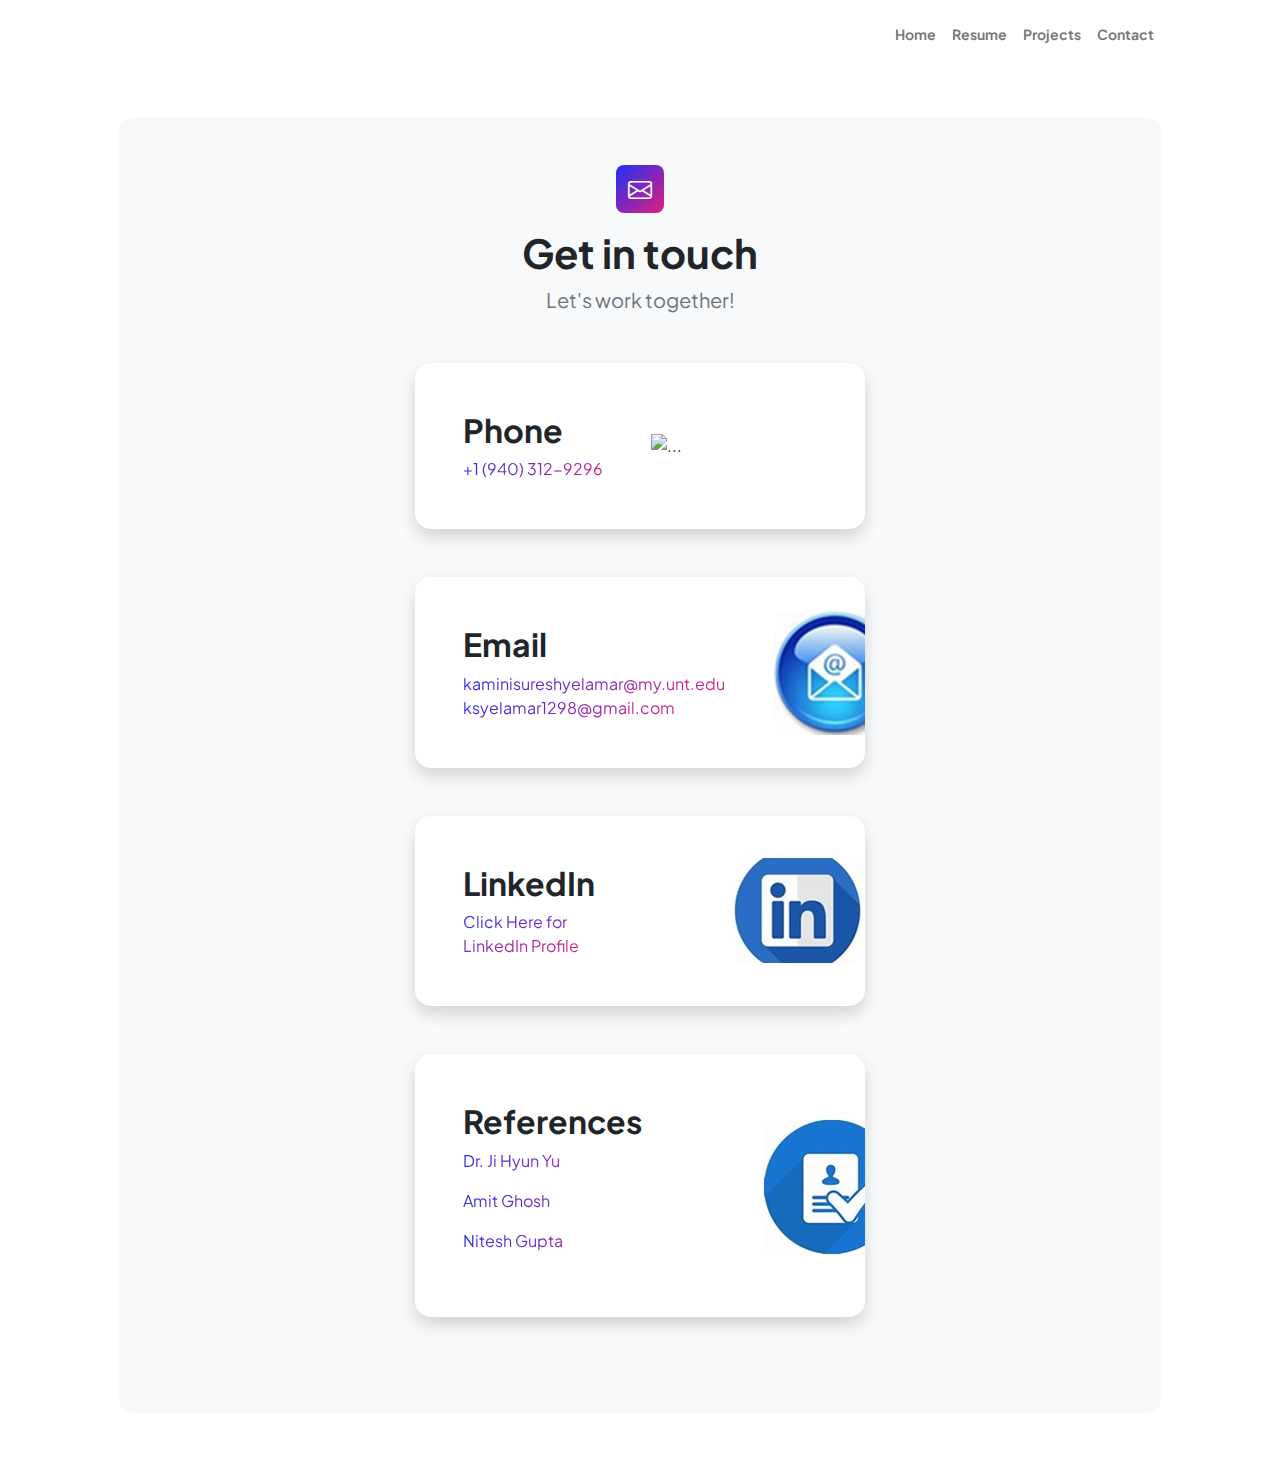
==== contact.html @ 05faf18c "Portfolio First Upload" ====
<!DOCTYPE html>
<html lang="en">
    <head>
        <meta charset="utf-8" />
        <meta name="viewport" content="width=device-width, initial-scale=1, shrink-to-fit=no" />
        <meta name="description" content />
        <meta name="author" content />
        <title></title>
        <!-- Favicon-->
        <link rel="icon" type="image/x-icon" href="assets/favicon.ico" />
        <!-- Custom Google font-->
        <link rel="preconnect" href="https://fonts.googleapis.com" />
        <link rel="preconnect" href="https://fonts.gstatic.com" crossorigin />
        <link href="https://fonts.googleapis.com/css2?family=Plus+Jakarta+Sans:wght@100;200;300;400;500;600;700;800;900&amp;display=swap" rel="stylesheet" />
        <!-- Bootstrap icons-->
        <link href="https://cdn.jsdelivr.net/npm/bootstrap-icons@1.8.1/font/bootstrap-icons.css" rel="stylesheet" />
        <!-- Core theme CSS (includes Bootstrap)-->
        <link href="css/styles.css" rel="stylesheet" />
    </head>
    <body class="d-flex flex-column">
        <main class="flex-shrink-0">
            <!-- Navigation-->
            <nav class="navbar navbar-expand-lg navbar-light bg-white py-3">
                <div class="container px-5">
                    <a class="navbar-brand" href="index.html"><span class="fw-bolder text-primary"></span></a>
                    <button class="navbar-toggler" type="button" data-bs-toggle="collapse" data-bs-target="#navbarSupportedContent" aria-controls="navbarSupportedContent" aria-expanded="false" aria-label="Toggle navigation"><span class="navbar-toggler-icon"></span></button>
                    <div class="collapse navbar-collapse" id="navbarSupportedContent">
                        <ul class="navbar-nav ms-auto mb-2 mb-lg-0 small fw-bolder">
                            <li class="nav-item"><a class="nav-link" href="index.html">Home</a></li>
                            <li class="nav-item"><a class="nav-link" href="resume.html">Resume</a></li>
                            <li class="nav-item"><a class="nav-link" href="projects.html">Projects</a></li>
                            <li class="nav-item"><a class="nav-link" href="contact.html">Contact</a></li>
                        </ul>
                    </div>
                </div>
            </nav>
            <!-- Page content-->
            <section class="py-5">
                <div class="container px-5">
                    <!-- Contact form-->
                    <div class="bg-light rounded-4 py-5 px-4 px-md-5">
                        <div class="text-center mb-5">
                            <div class="feature bg-primary bg-gradient-primary-to-secondary text-white rounded-3 mb-3"><i class="bi bi-envelope"></i></div>
                            <h1 class="fw-bolder">Get in touch</h1>
                            <p class="lead fw-normal text-muted mb-0">Let's work together!</p>
                        </div>
                        <div class="row gx-5 justify-content-center">
                            <div class="col-lg-8 col-xl-6">
                                <!-- * * * * * * * * * * * * * * *-->
                                <!-- * * SB Forms Contact Form * *-->
                                <!-- * * * * * * * * * * * * * * *-->
                                <!-- This form is pre-integrated with SB Forms.-->
                                <!-- To make this form functional, sign up at-->
                                <!-- https://startbootstrap.com/solution/contact-forms-->
                                <!-- to get an API token!-->
                                <!--<form id="contactForm" data-sb-form-api-token="API_TOKEN">-->
                                <!-- Name input-->
                                <!--<div class="form-floating mb-3">
        <input class="form-control" id="name" type="text" placeholder="Enter your name..." data-sb-validations="required" />
        <label for="name">Full name</label>
        <div class="invalid-feedback" data-sb-feedback="name:required">A name is required.</div>
    </div>-->
                                <!-- Email address input-->
                                <!--<div class="form-floating mb-3">
        <input class="form-control" id="email" type="email" placeholder="name@example.com" data-sb-validations="required,email" />
        <label for="email">Email address</label>
        <div class="invalid-feedback" data-sb-feedback="email:required">An email is required.</div>
        <div class="invalid-feedback" data-sb-feedback="email:email">Email is not valid.</div>
    </div>-->
                                <!-- Phone number input-->
                                <!--<div class="form-floating mb-3">
        <input class="form-control" id="phone" type="tel" placeholder="(123) 456-7890" data-sb-validations="required" />
        <label for="phone">Phone number</label>
        <div class="invalid-feedback" data-sb-feedback="phone:required">A phone number is required.</div>
    </div>-->
                                <!-- Message input-->
                                <!--<div class="form-floating mb-3">
        <textarea class="form-control" id="message" type="text" placeholder="Enter your message here..." style="height: 10rem" data-sb-validations="required"></textarea>
        <label for="message">Message</label>
        <div class="invalid-feedback" data-sb-feedback="message:required">A message is required.</div>
    </div>-->
                                <!-- Submit success message-->
                                <!---->
                                <!-- This is what your users will see when the form-->
                                <!-- has successfully submitted-->
                                <!--<div class="d-none" id="submitSuccessMessage">
        <div class="text-center mb-3">
            <div class="fw-bolder">Form submission successful!</div>
            To activate this form, sign up at
            <br />
            <a href="https://startbootstrap.com/solution/contact-forms">https://startbootstrap.com/solution/contact-forms</a>
        </div>
    </div>-->
                                <!-- Submit error message-->
                                <!---->
                                <!-- This is what your users will see when there is-->
                                <!-- an error submitting the form-->
                                <!--<div class="d-none" id="submitErrorMessage"><div class="text-center text-danger mb-3">Error sending message!</div></div>-->
                                <!-- Submit Button-->
                                <!--<div class="d-grid"><button class="btn btn-primary btn-lg disabled" id="submitButton" type="submit">Submit</button></div>
    </form>-->
                                <div class="card overflow-hidden shadow rounded-4 border-0 mb-5">
                                    <div class="card-body p-0">
                                        <div class="d-flex align-items-center">
                                            <div class="p-5">
                                                <h2 class="fw-bolder">Phone</h2>
                                                <a class="text-gradient" href="tel:+19403129296">+1 (940) 312-9296</a>
                                            </div>
                                            <img class="img-fluid" src="assets/Phone.jpeg" alt="..." />
                                        </div>
                                    </div>
                                </div>
                                <div class="card overflow-hidden shadow rounded-4 border-0 mb-5">
                                    <div class="card-body p-0">
                                        <div class="d-flex align-items-center">
                                            <div class="p-5">
                                                <h2 class="fw-bolder">Email</h2>
                                                <a class="text-gradient" href="mailto:kaminisureshyelamar@my.unt.edu">kaminisureshyelamar@my.unt.edu</a>
                                                <a class="text-gradient" href="mailto:ksyelamar1298@gmail.com">ksyelamar1298@gmail.com</a>
                                            </div>
                                            <img class="img-fluid" src="assets/Email.jpeg" alt="..." />
                                        </div>
                                    </div>
                                </div>
                                <div class="card overflow-hidden shadow rounded-4 border-0 mb-5">
                                    <div class="card-body p-0">
                                        <div class="d-flex align-items-center">
                                            <div class="p-5">
                                                <h2 class="fw-bolder">LinkedIn</h2>
                                                <a class="text-gradient" href="https://www.linkedin.com/kaminisureshyelamar/">Click Here for LinkedIn Profile</a>
                                            </div>
                                            <img class="img-fluid" src="assets/linkedin.jpeg" alt="..." />
                                        </div>
                                    </div>
                                </div>
                                <div class="card overflow-hidden shadow rounded-4 border-0 mb-5">
                                    <div class="card-body p-0">
                                        <div class="d-flex align-items-center">
                                            <div class="p-5">
                                                <h2 class="fw-bolder">References</h2>
                                                <p class="text-gradient" href="">Dr. Ji Hyun Yu</p>
                                                <p class="text-gradient" href="">Amit Ghosh</p>
                                                <p class="text-gradient" href="">Nitesh Gupta</p>
                                            </div>
                                            <img class="img-fluid" src="assets/Reference.jpeg" alt="..." />
                                        </div>
                                    </div>
                                </div>

                            </div>
                        </div>
                    </div>
                </div>
            </section>
        </main>
        <!-- Footer-->
        <!--<footer class="bg-white py-4 mt-auto">
            <div class="container px-5">
                <div class="row align-items-center justify-content-between flex-column flex-sm-row">
                    <div class="col-auto"><div class="small m-0">Copyright &copy; Your Website 2023</div></div>
                    <div class="col-auto">
                        <a class="small" href="#!">Privacy</a>
                        <span class="mx-1">&middot;</span>
                        <a class="small" href="#!">Terms</a>
                        <span class="mx-1">&middot;</span>
                        <a class="small" href="#!">Contact</a>
                    </div>
                </div>
            </div>
        </footer>-->
        <!-- Bootstrap core JS-->
        <script src="https://cdn.jsdelivr.net/npm/bootstrap@5.2.3/dist/js/bootstrap.bundle.min.js"></script>
        <!-- Core theme JS-->
        <script src="js/scripts.js"></script>
        <!-- * * * * * * * * * * * * * * * * * * * * * * * * * * * * * * * * * * * * * * * *-->
        <!-- * *                               SB Forms JS                               * *-->
        <!-- * * Activate your form at https://startbootstrap.com/solution/contact-forms * *-->
        <!-- * * * * * * * * * * * * * * * * * * * * * * * * * * * * * * * * * * * * * * * *-->
        <script src="https://cdn.startbootstrap.com/sb-forms-latest.js"></script>
    </body>
</html>
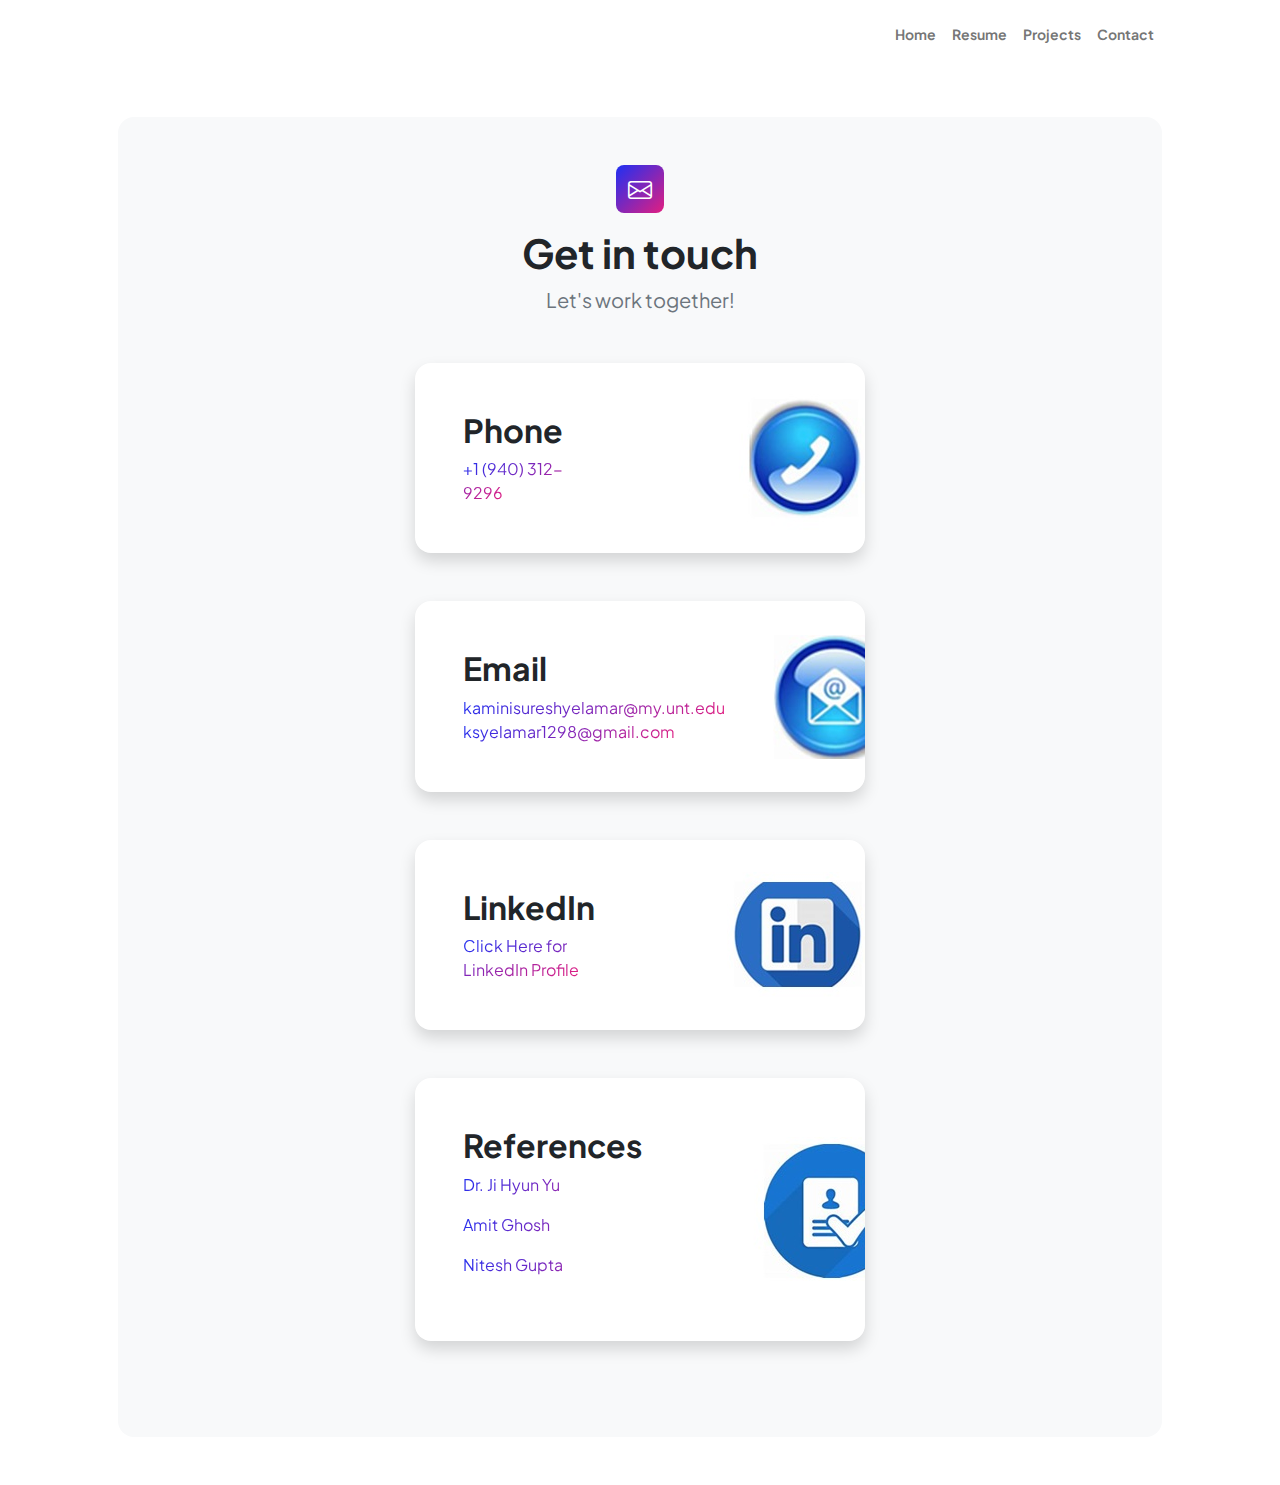
==== commit 4c39f731: "Update contact.html" ====
--- a/contact.html
+++ b/contact.html
@@ -106,7 +106,7 @@
                                                 <h2 class="fw-bolder">Phone</h2>
                                                 <a class="text-gradient" href="tel:+19403129296">+1 (940) 312-9296</a>
                                             </div>
-                                            <img class="img-fluid" src="assets/Phone.jpeg" alt="..." />
+                                            <img class="img-fluid" src="assets/phone.jpeg" alt="..." />
                                         </div>
                                     </div>
                                 </div>
